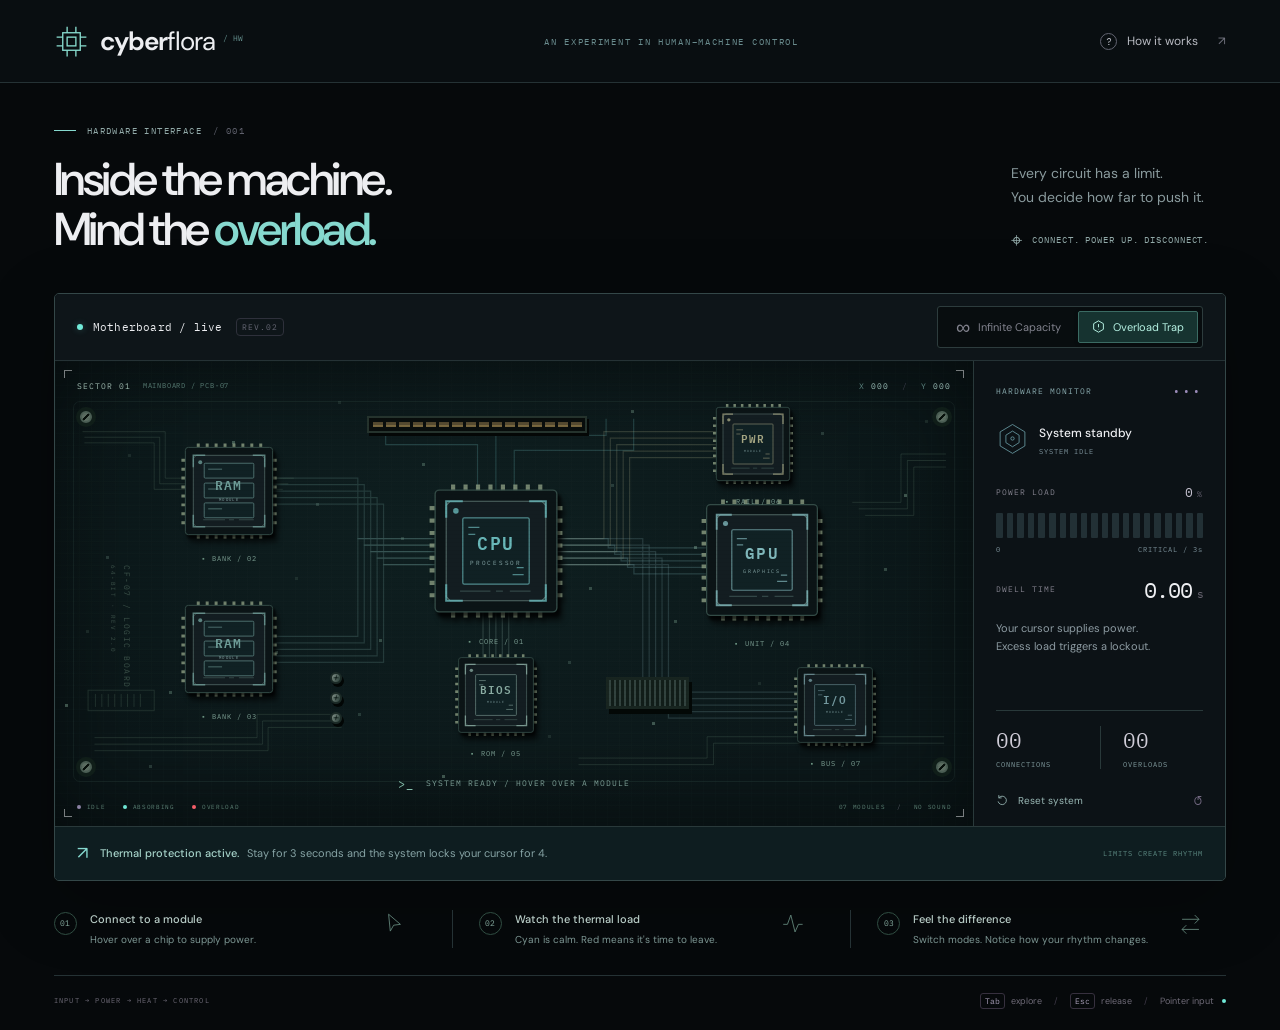
==== cyber-flora/index.html @ 0005db38 "Add Cyber Flora hardware interaction at /cyber-flora" ====
<!doctype html>
<html lang="en">
<head>
  <meta charset="UTF-8">
  <meta name="viewport" content="width=device-width, initial-scale=1">
  <meta name="theme-color" content="#090b0e">
  <meta name="description" content="Explore the inside of a computer. Power its chips with your cursor and disconnect before thermal overload.">
  <title>Cyber Flora — Inside the machine</title>
  <link rel="icon" href="data:image/svg+xml,%3Csvg xmlns='http://www.w3.org/2000/svg' viewBox='0 0 40 40'%3E%3Crect width='40' height='40' rx='5' fill='%23080d10'/%3E%3Cpath d='M10 10h20v20H10zM15 3v7m10-7v7M15 30v7m10-7v7M3 15h7m-7 10h7m20-10h7m-7 10h7' fill='none' stroke='%2371ead8' stroke-width='2'/%3E%3C/svg%3E">
  <link rel="stylesheet" href="style.css">
  <script type="module" src="app.mjs"></script>
</head>
<body>
  <div id="cursor" aria-hidden="true"><i></i><span></span></div>
  <header class="topbar">
    <a class="brand" href="./" aria-label="Cyber Flora home"><svg viewBox="0 0 40 40" aria-hidden="true"><g fill="none" stroke="currentColor" stroke-width="1.5"><rect x="10" y="10" width="20" height="20"/><rect x="15" y="15" width="10" height="10"/><path d="M15 3v7m10-7v7M15 30v7m10-7v7M3 15h7m-7 10h7m20-10h7m-7 10h7"/></g></svg><span>cyber<span class="brand-light">flora</span><span class="brand-star">/ HW</span></span></a>
    <span class="top-note mono">AN EXPERIMENT IN HUMAN–MACHINE CONTROL</span>
    <button id="help-button" class="text-button"><span class="help-icon">?</span> How it works <span class="arrow">↗</span></button>
  </header>

  <main>
    <section class="intro" aria-labelledby="page-title">
      <div><div class="eyebrow mono"><span class="mini-line"></span> HARDWARE INTERFACE <span class="muted">/ 001</span></div><h1 id="page-title">Inside the machine.<br>Mind the <span>overload.</span></h1></div>
      <div class="intro-right"><p>Every circuit has a limit.<br>You decide how far to push it.</p><span class="mono intro-hint"><span class="cross">⌖</span> CONNECT. POWER UP. DISCONNECT.</span></div>
    </section>

    <section class="workspace" aria-label="Interactive motherboard">
      <div class="workspace-bar"><div class="garden-title"><span class="status-light"></span><h2>Motherboard / live</h2><span class="version mono">REV.02</span></div><div class="mode-switch" role="group" aria-label="Power mode"><button id="infinite-mode" data-mode="infinite" aria-pressed="false"><span class="mode-icon">∞</span> Infinite Capacity</button><button id="trap-mode" data-mode="trap" aria-pressed="true"><svg viewBox="0 0 16 16" aria-hidden="true"><path d="m8 1 6 3.5v7L8 15l-6-3.5v-7Z"/><path d="M8 5v4m0 2v.5"/></svg> Overload Trap</button></div></div>
      <div class="garden-layout">
        <div id="garden" class="garden" aria-label="Seven hardware modules. Hover or use Tab to power each chip.">
          <div class="field-label mono"><span>SECTOR 01</span><span class="muted">MAINBOARD / PCB-07</span></div><div class="field-coordinate mono">X <span id="coord-x">000</span> <span class="coord-divider">/</span> Y <span id="coord-y">000</span></div>
          <svg class="root-network" viewBox="0 0 1000 500" preserveAspectRatio="none" aria-hidden="true"><defs><linearGradient id="stem-fade" x1="0" y1="0" x2="0" y2="1"><stop stop-color="#a69ac9" stop-opacity=".4"/><stop offset="1" stop-color="#777491" stop-opacity=".07"/></linearGradient></defs><g id="stems" fill="none" stroke="#659c9c" stroke-width="1"/></svg>
          <div class="ambient-particles" aria-hidden="true"></div><div class="board-hardware" aria-hidden="true"><span class="board-mark">CF-07 / LOGIC BOARD<br><small>64-BIT · REV 2.0</small></span><div class="expansion-slot"><i></i><i></i><i></i><i></i><i></i><i></i><i></i><i></i><i></i><i></i><i></i><i></i><i></i><i></i><i></i><i></i></div><div class="capacitors"><i></i><i></i><i></i></div><div class="heatsink"></div><i class="screw s1"></i><i class="screw s2"></i><i class="screw s3"></i><i class="screw s4"></i></div>
          <div id="nodes"></div>
          <div id="field-message" class="field-message"><span class="message-orbit">&gt;_</span><span>SYSTEM READY / HOVER OVER A MODULE</span></div>
          <div class="field-bottom mono"><span><i class="dot dim"></i> IDLE <i class="dot cyan"></i> ABSORBING <i class="dot red"></i> OVERLOAD</span><span class="specimen-count">07 MODULES <span class="muted">/</span> NO SOUND</span></div>
          <span class="corner corner-tl"></span><span class="corner corner-tr"></span><span class="corner corner-bl"></span><span class="corner corner-br"></span>
        </div>

        <aside class="monitor" aria-label="Live hardware readings">
          <div class="monitor-heading mono">HARDWARE MONITOR <span class="live-dots">•••</span></div>
          <div class="monitor-status"><span id="state-icon" class="state-icon"><svg viewBox="0 0 40 40" aria-hidden="true"><path d="M20 3 35 12v17L20 38 5 29V12Z"/><path d="m20 11 8 5v9l-8 5-8-5v-9Z"/><circle cx="20" cy="20" r="2"/></svg></span><div><span id="state-name" class="state-name">System standby</span><span id="state-detail" class="state-detail mono">SYSTEM IDLE</span></div></div>
          <div class="energy-section"><div class="label-row mono"><span>POWER LOAD</span><span id="energy-percent">0<span>%</span></span></div><div class="energy-meter" aria-hidden="true" id="energy-meter"></div><div class="meter-scale mono"><span>0</span><span id="meter-end">CRITICAL / 3s</span></div></div>
          <div class="timer-row"><span class="mono" id="timer-label">DWELL TIME</span><strong id="dwell-value">0.00<span>s</span></strong></div>
          <p class="monitor-note" id="monitor-note">Your cursor supplies power.<br>Excess load triggers a lockout.</p>
          <div class="session-stats"><div><strong id="feed-count">00</strong><span class="mono">CONNECTIONS</span></div><div><strong id="trap-count">00</strong><span class="mono">OVERLOADS</span></div></div>
          <button id="reset-button" class="reset-button"><svg viewBox="0 0 20 20" aria-hidden="true"><path d="M4 7a6 6 0 1 1-1 5M4 3v4h4"/></svg> Reset system <span class="mono">↺</span></button>
        </aside>
      </div>
      <div class="context-strip"><span class="context-icon">↗</span><p id="mode-description"><strong>Thermal protection active.</strong> Stay for 3 seconds and the system locks your cursor for 4.</p><span class="mode-label mono" id="mode-label">LIMITS CREATE RHYTHM</span></div>
    </section>

    <section class="guide" aria-label="How to interact"><div class="guide-item"><span class="step mono">01</span><div><h3>Connect to a module</h3><p>Hover over a chip to supply power.</p></div><svg viewBox="0 0 32 32" aria-hidden="true"><path d="m9 5 14 12-8 1-4 7Z"/></svg></div><div class="guide-item"><span class="step mono">02</span><div><h3>Watch the thermal load</h3><p>Cyan is calm. Red means it's time to leave.</p></div><svg viewBox="0 0 32 32" aria-hidden="true"><path d="M5 17h5l4-11 5 20 4-9h5"/></svg></div><div class="guide-item"><span class="step mono">03</span><div><h3>Feel the difference</h3><p>Switch modes. Notice how your rhythm changes.</p></div><svg viewBox="0 0 32 32" aria-hidden="true"><path d="M6 11h20m-5-5 5 5-5 5M26 23H6m5-5-5 5 5 5"/></svg></div></section>
    <footer><span class="mono">INPUT → POWER → HEAT → CONTROL</span><span><kbd>Tab</kbd> explore <span class="footer-separator">/</span> <kbd>Esc</kbd> release <span class="footer-separator">/</span> <span id="input-label">Pointer input</span><span class="footer-dot"></span></span></footer>
  </main>

  <dialog id="help-dialog"><button class="close-dialog" id="close-help" aria-label="Close instructions">×</button><div class="eyebrow mono">SYSTEM MANUAL / CYBER FLORA</div><h2>Every circuit<br>has a breaking point.</h2><p>Power a chip by hovering over it. With a keyboard, use <kbd>Tab</kbd> or <kbd>Shift + Tab</kbd> to focus a chip and supply power.</p><div class="help-modes"><div><span class="mono">01 / INFINITE CAPACITY</span><p>Stay as long as you like. The chip keeps glowing cyan, and you stay in control.</p></div><div><span class="mono">02 / OVERLOAD TRAP</span><p>At 3 continuous seconds, the chip overheats and locks the input bus. Your digital cursor and keyboard focus stay with it for 4 seconds, then it cools to gray. Move away and return to power it again.</p></div></div><p class="help-small">On touch screens, press and hold a chip. You can always press <kbd>Esc</kbd> to release early or use Reset system.</p><div class="experiment-note"><span class="mono">TRY IT TOGETHER</span><p>Ask a classmate to linger in both modes. Does the possibility of losing control make their attention more careful?</p></div><button id="start-button" class="primary-button">Enter the system <span>↗</span></button></dialog>
  <div class="sr-only" role="status" aria-live="polite" aria-atomic="true" id="announcement"></div>
</body>
</html>
---- cyber-flora/style.css ----
@import url('https://fonts.googleapis.com/css2?family=DM+Sans:wght@400;450;500;550;600;650;700&family=IBM+Plex+Mono:wght@400;450;500&display=swap');
:root{color-scheme:dark;--bg:#090b0e;--surface:#0c0e12;--border:#24262e;--text:#edeef1;--muted:#84858f;--lavender:#82ddd0;--cyan:#71ead8;--red:#fa606b;--mono:'IBM Plex Mono',monospace;--sans:'DM Sans',Arial,sans-serif}
*{box-sizing:border-box}body{margin:0;background:var(--bg);color:var(--text);font-family:var(--sans);font-size:14px;-webkit-font-smoothing:antialiased}button,a{-webkit-tap-highlight-color:transparent}button{font:inherit;color:inherit;cursor:pointer}button:focus-visible,a:focus-visible{outline:2px solid var(--lavender);outline-offset:5px}button{border:0}a{color:inherit;text-decoration:none}.mono{font-family:var(--mono);font-size:10px;font-weight:400;letter-spacing:1px}.muted{color:#5e606c}.topbar{height:83px;border-bottom:1px solid var(--border);display:flex;align-items:center;justify-content:space-between;padding:0 4.2%;gap:24px}.brand{display:flex;align-items:center;gap:11px;font-size:26px;font-weight:650;letter-spacing:-1px}.brand svg{height:35px;width:35px;color:var(--lavender)}.brand-light{font-weight:400}.brand-star{font-size:11px;vertical-align:top;display:inline-block;margin:4px 0 0 4px}.top-note{color:#72747f;font-size:9px;letter-spacing:1.7px}.text-button{background:none;display:flex;align-items:center;gap:10px;font-size:12px;color:#b9bbc3;padding:10px 0}.help-icon{font-family:var(--mono);display:grid;place-items:center;width:17px;height:17px;border:1px solid #626471;border-radius:50%;font-size:10px}.arrow{color:#737481;margin-left:10px}main{max-width:1640px;margin:auto;padding:0 4.2%}.intro{display:flex;justify-content:space-between;align-items:center;padding:42px 0 38px;gap:30px}.eyebrow{color:#95939f;display:flex;align-items:center;gap:11px;font-size:9px;letter-spacing:1.4px}.mini-line{width:22px;height:1px;background:var(--lavender)}h1{font-size:clamp(36px,3.6vw,55px);line-height:1.08;letter-spacing:-2px;font-weight:500;margin:19px 0 0}h1>span{color:var(--lavender)}.intro-right{align-self:flex-end;padding:0 17px 5px 0}.intro-right p{color:#9596a0;font-size:14px;line-height:1.7;margin:0 0 20px}.intro-hint{font-size:9px;letter-spacing:.9px;color:#b1a7c9;display:flex;align-items:center;gap:9px}.cross{font-size:20px;line-height:1}.workspace{border:1px solid #2a2b34;border-radius:12px;overflow:hidden;background:var(--surface)}.workspace-bar{min-height:67px;display:flex;align-items:center;justify-content:space-between;padding:12px 22px;border-bottom:1px solid var(--border);gap:18px}.garden-title{display:flex;align-items:center;gap:10px}.garden-title h2{font-size:13px;font-weight:500;margin:0}.status-light{width:6px;height:6px;border-radius:50%;background:var(--cyan);box-shadow:0 0 7px #71ead84a}.version{color:#676875;font-size:8px;border:1px solid #2e303b;border-radius:4px;padding:3px 5px;margin-left:4px}.mode-switch{display:flex;padding:4px;background:#08090d;border:1px solid #242630;border-radius:7px;gap:3px}.mode-switch button{display:flex;align-items:center;justify-content:center;gap:8px;background:none;color:#82838e;padding:8px 13px;font-size:11px;border-radius:4px;transition:background .2s,color .2s;border:1px solid transparent}.mode-switch button[aria-pressed=true]{background:#272231;color:#d6c8fb;border-color:#4c405f;box-shadow:0 1px 4px #0003}.mode-switch button:hover{color:#eee}.mode-icon{font-size:20px;line-height:10px;font-family:Arial}.mode-switch svg{height:13px;width:13px;fill:none;stroke:currentColor;stroke-width:1.2}.garden-layout{display:grid;grid-template-columns:minmax(0,1fr) 252px}.garden{height:428px;position:relative;overflow:hidden;background-color:#090b10;background-image:radial-gradient(ellipse at 45% 75%,#39304e18,transparent 65%),radial-gradient(#70728322 .65px,transparent .65px);background-size:auto,22px 22px;isolation:isolate}.field-label{position:absolute;left:22px;top:20px;font-size:8px;display:flex;gap:12px;color:#8b899b;z-index:1}.field-label .muted{font-size:7px;letter-spacing:.8px}.field-coordinate{position:absolute;right:22px;top:20px;font-size:8px;color:#686c7b}.field-coordinate span:not(.coord-divider){color:#a3a5b4}.coord-divider{padding:0 7px;color:#393c49}.root-network{position:absolute;inset:0;width:100%;height:100%;pointer-events:none}.ambient-particles{position:absolute;inset:0;pointer-events:none}.ambient-particles i{position:absolute;width:2px;height:2px;background:#a79dc9;border-radius:50%;opacity:.25;box-shadow:0 0 4px currentColor}.node{--node-color:#988bbd;--energy:0;position:absolute;width:130px;height:130px;transform:translate(-50%,-50%);background:transparent;padding:8px;color:var(--node-color);border-radius:50%;touch-action:none;z-index:2;cursor:none}.chip{width:100%;height:100%;overflow:visible;filter:drop-shadow(0 0 4px color-mix(in srgb,var(--node-color) 20%,transparent));transition:filter .25s;stroke:currentColor;fill:none;stroke-width:.8}.chip .outer{opacity:.8}.chip .inner{opacity:.5}.chip .core{fill:var(--node-color);stroke:none;opacity:.8}.chip .guide-ring{stroke-dasharray:1 7;opacity:.28;stroke-width:1}.node-label{position:absolute;left:50%;top:100%;transform:translateX(-50%);font-family:var(--mono);font-size:8px;letter-spacing:1.2px;color:#6c697e;white-space:nowrap;transition:color .2s}.node-label:before{content:'+';margin-right:6px;color:#4f4a63}.node:focus-visible{outline:none}.node:focus-visible:after{content:'';position:absolute;inset:-3px;border:1px dashed #82ddd08a;border-radius:50%}.node.absorbing{z-index:3}.node.absorbing .chip{filter:drop-shadow(0 0 calc(5px + var(--energy)*16px) color-mix(in srgb,var(--node-color) 65%,transparent));stroke-width:1.2}.node.absorbing .outer{opacity:1}.node.absorbing .inner{opacity:.85}.node.absorbing .node-label{color:var(--node-color)}.node.absorbing .node-label:before{color:var(--node-color)}.node .aura{position:absolute;inset:17%;background:var(--node-color);opacity:calc(var(--energy)*.09);border-radius:50%;filter:blur(15px);pointer-events:none;box-shadow:0 0 calc(8px + var(--energy)*28px) var(--node-color);transition:opacity .2s}.node.overload .chip{transform:scale(.8);filter:drop-shadow(0 0 13px #ff405d88);stroke-width:1.9;transition:none}.node.overload .node-label{color:var(--red)}.node.overload .outer{opacity:1}.node.overload .core{r:7}.node.released .chip{opacity:.36}.node.released .node-label{color:#626571}.field-message{position:absolute;bottom:62px;left:50%;transform:translateX(-50%);display:flex;align-items:center;gap:8px;color:#747482;font-size:11px;white-space:nowrap}.message-orbit{font-size:20px;color:#6eadb0}.garden.trapped{background-image:radial-gradient(ellipse at 45% 45%,#fa606b0c,transparent 70%),radial-gradient(#70728322 .65px,transparent .65px)}.garden.trapped .field-message,.garden.trapped .message-orbit{color:var(--red)}.field-bottom{position:absolute;bottom:18px;left:22px;right:22px;display:flex;align-items:center;justify-content:space-between;font-size:7px;letter-spacing:.7px;color:#686b7a}.field-bottom>span:first-child{display:flex;align-items:center;gap:6px}.dot{width:4px;height:4px;display:inline-block;border-radius:50%;margin-left:11px}.dot:first-child{margin-left:0}.dot.dim{background:#8e85a7}.dot.cyan{background:var(--cyan)}.dot.red{background:var(--red)}.specimen-count .muted{margin:0 7px}.corner{position:absolute;width:8px;height:8px;opacity:.5;pointer-events:none;border-color:#777184}.corner-tl{top:9px;left:9px;border-top:1px solid;border-left:1px solid}.corner-tr{top:9px;right:9px;border-top:1px solid;border-right:1px solid}.corner-bl{bottom:9px;left:9px;border-bottom:1px solid;border-left:1px solid}.corner-br{bottom:9px;right:9px;border-bottom:1px solid;border-right:1px solid}.monitor{border-left:1px solid var(--border);padding:23px 22px 17px;background:#101116;display:flex;flex-direction:column}.monitor-heading{font-size:8px;color:#878793;display:flex;align-items:center;justify-content:space-between}.live-dots{color:#9b8cb9;letter-spacing:3px;font-size:11px}.monitor-status{display:flex;align-items:center;gap:10px;padding:24px 0 25px;min-height:84px}.state-icon{color:#a093bc;width:33px;flex-shrink:0}.state-icon svg{width:33px;height:33px;fill:none;stroke:currentColor;stroke-width:.9}.state-name{display:block;font-size:12px;font-weight:500;white-space:nowrap}.state-detail{display:block;color:#75717f;font-size:7px;margin-top:6px;letter-spacing:1px}.label-row{display:flex;align-items:center;justify-content:space-between;font-size:8px;color:#85838f}.label-row>span:last-child{font-size:13px;color:#c5c1cf}.label-row>span:last-child>span{font-size:8px;margin-left:3px;color:#696474}.energy-meter{height:25px;display:flex;gap:4px;margin-top:12px}.energy-meter i{flex:1;background:#25232f;border-radius:1px;transition:background .1s}.energy-meter i.filled{background:var(--meter-color,var(--cyan));box-shadow:0 0 6px color-mix(in srgb,var(--meter-color,var(--cyan)) 20%,transparent)}.meter-scale{display:flex;justify-content:space-between;color:#63616f;font-size:7px;margin-top:7px}.timer-row{display:flex;justify-content:space-between;align-items:center;margin:21px 0 0}.timer-row>.mono{font-size:8px;color:#85838f}.timer-row strong{font-family:var(--mono);font-size:22px;font-weight:400;letter-spacing:-1px}.timer-row strong span{font-size:11px;color:#686571;margin-left:5px}.monitor-note{color:#8b8796;font-size:11px;line-height:1.65;margin:15px 0 20px}.session-stats{margin-top:auto;display:grid;grid-template-columns:1fr 1fr;border-top:1px solid #282630;padding-top:15px}.session-stats>div{display:flex;flex-direction:column;gap:6px}.session-stats>div+div{padding-left:22px;border-left:1px solid #282630}.session-stats strong{font-family:var(--mono);font-size:21px;font-weight:400;color:#cfccd7}.session-stats .mono{font-size:7px;color:#767080}.reset-button{display:flex;align-items:center;gap:8px;background:none;color:#a6a1ae;font-size:10px;width:100%;padding:0;margin-top:23px}.reset-button:hover{color:#e2d8f4}.reset-button svg{width:14px;height:14px;fill:none;stroke:currentColor;stroke-width:1.2}.reset-button>span{margin-left:auto;color:#746a83;font-size:13px}.context-strip{display:flex;align-items:center;gap:12px;min-height:54px;border-top:1px solid var(--border);padding:12px 22px;background:#131119}.context-icon{color:var(--lavender);font-size:18px}.context-strip p{margin:0;font-size:11px;color:#8d879b;line-height:1.7}.context-strip strong{font-weight:500;color:#cbc1dc;margin-right:5px}.mode-label{margin-left:auto;color:#71677f;font-size:7px;white-space:nowrap}.guide{display:grid;grid-template-columns:repeat(3,1fr);padding:29px 0 27px;border-bottom:1px solid var(--border);gap:22px}.guide-item{display:flex;align-items:flex-start;gap:13px}.step{font-size:8px;color:#81778f;border:1px solid #32303b;border-radius:50%;height:23px;width:23px;display:grid;place-items:center;letter-spacing:0;flex-shrink:0;margin-top:2px}.guide h3{font-size:11px;font-weight:500;margin:2px 0 6px;color:#c5c2cc}.guide p{font-size:10px;margin:0;color:#77747e;line-height:1.6}.guide svg{fill:none;stroke:#686171;stroke-width:1;width:27px;height:27px;margin-left:auto;margin-right:22px;flex-shrink:0}.guide-item+.guide-item{border-left:1px solid #28242e;padding-left:26px}footer{display:flex;justify-content:space-between;padding:19px 0 23px;color:#6f6b78;font-size:9px;align-items:center;gap:15px}footer>.mono{font-size:7px;letter-spacing:1.2px}kbd{font:8px var(--mono);border:1px solid #36303e;border-radius:3px;padding:2px 4px;color:#aaa0ba;margin-right:4px}.footer-separator{color:#3f3a48;margin:0 10px}.footer-dot{display:inline-block;width:4px;height:4px;border-radius:50%;background:var(--cyan);margin:0 0 1px 8px}#cursor{display:none;position:fixed;left:0;top:0;width:22px;height:22px;pointer-events:none;z-index:1000;transform:translate(-50%,-50%);color:#e0d3ff;filter:drop-shadow(0 0 4px #82ddd04d)}#cursor:before,#cursor:after{content:'';position:absolute;background:currentColor}#cursor:before{height:1px;width:22px;top:10.5px;left:0}#cursor:after{width:1px;height:22px;top:0;left:10.5px}#cursor i{position:absolute;inset:6px;background:#0c0e12;border:1px solid currentColor;border-radius:50%;z-index:1}#cursor.locked{color:var(--red);width:30px;height:30px;border:1px solid currentColor;box-shadow:0 0 16px #fa606b44}#cursor.locked:before{width:38px;left:-5px;top:14px}#cursor.locked:after{height:38px;top:-5px;left:14px}#cursor.locked i{inset:10px;background:#fa606b}#cursor.locked>span{position:absolute;top:38px;left:50%;transform:translateX(-50%);font:8px var(--mono);letter-spacing:1px;white-space:nowrap}.pointer-active,.pointer-active *{cursor:none!important}.pointer-active #cursor{display:block}.keyboard-input #cursor{display:none}.keyboard-input #cursor.locked{display:block}.sr-only{position:absolute!important;width:1px;height:1px;padding:0;margin:-1px;overflow:hidden;clip:rect(0,0,0,0);white-space:nowrap;border:0}dialog{color:var(--text);width:min(530px,calc(100% - 32px));padding:38px;background:#121118;border:1px solid #46404f;border-radius:16px;max-height:90vh;overflow:auto;box-shadow:0 30px 140px #0009}dialog::backdrop{background:#030409c9;backdrop-filter:blur(7px)}.close-dialog{position:absolute;right:18px;top:12px;font-size:25px;background:none;color:#8f879b}.close-dialog:hover{color:white}dialog .eyebrow{font-size:8px}dialog h2{font-size:31px;line-height:1.15;font-weight:500;letter-spacing:-1px;margin:21px 0}dialog p{font-size:12px;color:#a8a1b4;line-height:1.8}.help-modes{display:grid;gap:15px;margin:24px 0}.help-modes>div{padding-left:14px;border-left:2px solid #7d6a9e}.help-modes .mono{font-size:9px;color:#c7b3e6}.help-modes p{margin:7px 0 0}.help-small{font-size:11px!important}.experiment-note{padding:18px;background:#1c1825;border:1px solid #30273d;border-radius:6px;margin:22px 0}.experiment-note .mono{color:#bba4df;font-size:8px}.experiment-note p{margin:7px 0 0}.primary-button{width:100%;display:flex;justify-content:space-between;background:#82ddd0;color:#181220;padding:14px 17px;border-radius:6px;font-size:12px;font-weight:600}.primary-button:hover{background:#d7c8ff}
@media(min-width:1500px){.garden{height:490px}.node{width:150px;height:150px}.intro{padding-top:52px;padding-bottom:46px}.monitor{padding-top:28px;padding-bottom:25px}.monitor-status{padding-top:32px;padding-bottom:32px}.monitor-note{margin-bottom:35px}}
@media(max-width:1100px){.top-note{display:none}.garden-layout{grid-template-columns:minmax(0,1fr) 224px}.node{width:112px;height:112px}.monitor{padding:22px 17px 17px}.mode-label{display:none}.field-label .muted{display:none}.specimen-count{display:none}.guide svg{display:none}.guide-item+.guide-item{padding-left:18px}.intro-right{padding-right:0}.intro-right p{font-size:12px}.intro-hint{font-size:7px}.field-message{font-size:10px}.state-name{font-size:11px}}
@media(max-width:760px){.topbar{height:68px;padding:0 5%}.brand{font-size:24px}.brand svg{height:29px;width:29px}.text-button{font-size:11px}.arrow{display:none}main{padding:0 5%}.intro{padding:31px 0 26px;align-items:flex-start;gap:16px}.intro-right{display:none}h1{font-size:43px}.eyebrow{font-size:8px}.workspace-bar{padding:14px;flex-direction:column;align-items:stretch;gap:14px}.garden-title{justify-content:flex-start}.version{margin-left:auto}.mode-switch{width:100%}.mode-switch button{width:50%;font-size:10px;padding:9px 6px}.garden-layout{grid-template-columns:1fr}.garden{height:430px}.monitor{border-left:0;border-top:1px solid var(--border);display:grid;grid-template-columns:1fr 1fr;gap:0 25px;padding:20px}.monitor-heading{grid-column:1 / -1;margin-bottom:4px}.monitor-status{padding:15px 0;min-height:70px;grid-column:1}.energy-section{grid-column:2;grid-row:2;padding-top:13px}.timer-row{grid-column:1;margin:0 0 9px}.monitor-note{grid-column:2;grid-row:3 / 5;font-size:10px;margin:2px 0 0}.session-stats{grid-column:1 / -1;margin-top:10px;grid-template-columns:1fr 1fr;padding-top:14px}.session-stats>div{flex-direction:row;align-items:center;gap:10px}.session-stats>div+div{padding-left:23px}.session-stats strong{font-size:18px}.reset-button{grid-column:1 / -1;margin-top:19px}.context-strip{align-items:flex-start;padding:13px 17px;gap:10px}.context-strip p{font-size:10px}.context-strip strong{display:block}.context-icon{margin-top:1px}.guide{grid-template-columns:1fr;gap:19px;padding:25px 0}.guide-item+.guide-item{padding-left:0;border-left:0}.guide svg{display:block;margin:0 10px 0 auto}.guide h3{font-size:12px}.guide p{font-size:11px}.guide-item{gap:14px}.step{width:25px;height:25px}footer{flex-direction:column;align-items:flex-start;padding:19px 0 24px;gap:15px}.field-coordinate{font-size:7px}.node{width:108px;height:108px}.node-label{font-size:7px}.field-message{bottom:55px;font-size:9px}.field-bottom{font-size:6px}.field-label{font-size:7px}.field-message{max-width:90%;white-space:normal;text-align:center;line-height:1.7}.message-orbit{display:none}dialog{padding:28px}dialog h2{font-size:28px}}
@media(prefers-reduced-motion:reduce){*,*:before,*:after{transition:none!important;animation:none!important;scroll-behavior:auto!important}}

/* Hardware revision: etched PCB, socketed processors and copper buses. */
:root{--bg:#06090b;--surface:#0b1013;--border:#253235;--lavender:#86d9cf;--cyan:#71ead8}
.topbar{background:#090e11}.top-note{color:#6a8c8e}.brand svg{color:#8adfd1}.brand-star{font:8px var(--mono);letter-spacing:0;margin:9px 0 0 8px;color:#65908e}.intro h1{font-weight:550;letter-spacing:-2.5px}.intro-right p{color:#8a9b9e}.intro-hint,.eyebrow{color:#92aaa9}.workspace{border-radius:5px;border-color:#344748;box-shadow:0 20px 70px #0004}.workspace-bar{background:#0e1519}.garden-title h2{font:11px var(--mono);letter-spacing:.2px}.mode-switch{border-radius:3px;background:#080d0f;border-color:#2d3c3d}.mode-switch button{border-radius:2px}.mode-switch button[aria-pressed=true]{background:#163330;border-color:#3b6b63;color:#b6f2e3}.garden{height:465px;background-color:#0b1719;background-image:linear-gradient(90deg,#628e7a05 1px,transparent 1px),linear-gradient(#628e7a05 1px,transparent 1px),radial-gradient(ellipse at 46% 40%,#24514c24,transparent 70%);background-size:12px 12px,12px 12px,auto;box-shadow:inset 0 0 90px #0008}.garden:before{content:'';position:absolute;inset:40px 18px 44px;border:1px solid #55766c22;border-radius:7px;pointer-events:none}.garden:after{content:'';position:absolute;inset:0;background:repeating-linear-gradient(0deg,transparent,transparent 3px,#0000000b 3px,#0000000b 4px);pointer-events:none;z-index:5}.field-label{color:#9eb9af}.field-label .muted{color:#587c74}.field-coordinate{color:#5d8580}.field-coordinate span:not(.coord-divider){color:#a3c6bf}.root-network{opacity:1}.trace-bundle{fill:none;stroke-width:1.3;opacity:.24;transition:stroke .18s,opacity .18s}.board-etch{stroke:#72977d;opacity:.22;stroke-width:1}.board-hardware{position:absolute;inset:0;pointer-events:none;color:#6f8e7b}.board-mark{position:absolute;left:5.5%;top:44%;font:8px var(--mono);line-height:1.8;letter-spacing:1.5px;writing-mode:vertical-rl;opacity:.48}.board-mark small{font-size:6px}.expansion-slot{position:absolute;left:34%;top:12%;display:flex;gap:3px;padding:4px;border:2px solid #25332d;background:#080d0c;box-shadow:2px 3px 0 #040706;transform:rotate(0);width:24%;height:17px}.expansion-slot i{flex:1;background:#897448;opacity:.6;border-bottom:2px solid #c4a561}.capacitors{position:absolute;left:30%;top:67%;display:flex;flex-direction:column;gap:8px}.capacitors i{width:12px;height:12px;background:linear-gradient(120deg,#83928a,#273c36);border-radius:50%;border:2px solid #1c2b27;box-shadow:2px 3px 0 #020605}.capacitors i:after{content:'+';display:block;line-height:7px;text-align:center;color:#12201c;font-size:11px}.heatsink{position:absolute;left:60%;top:68%;width:9%;height:32px;background:repeating-linear-gradient(90deg,#32433f 0,#32433f 2px,#111d19 2px,#111d19 5px);border:3px solid #182520;box-shadow:3px 5px 0 #030806}.screw{position:absolute;width:12px;height:12px;border:2px solid #4b5e54;border-radius:50%;box-shadow:0 0 0 4px #101e19;background:linear-gradient(135deg,transparent 42%,#07100b 43%,#07100b 57%,transparent 58%),#5b6c61}.s1{left:25px;top:50px}.s2{right:25px;top:50px}.s3{left:25px;bottom:53px}.s4{right:25px;bottom:53px}.ambient-particles i{border-radius:0;background:#90b9a3;width:3px;height:3px;box-shadow:none}.node{border-radius:4px;padding:0}.chip{stroke-width:.9;filter:drop-shadow(3px 5px 2px #0009)}.chip .socket{fill:#0b1416;stroke:#334b46;stroke-width:1;filter:drop-shadow(2px 3px 1px #000a)}.chip .package{fill:#131d21;stroke:#526966;stroke-width:.8}.chip .pins{stroke:#8d9e83;stroke-width:3;opacity:.8}.chip .inner{fill:#102326;stroke:currentColor;opacity:.7}.chip .outer{stroke-width:1.5;opacity:.8}.chip-name{font:600 13px var(--mono);fill:currentColor;stroke:none;letter-spacing:1px}.chip-sub{font:4px var(--mono);fill:#87a7a8;stroke:none;letter-spacing:1.3px}.chip .etch{stroke:#53716c;stroke-width:1;opacity:.5}.node-label{top:calc(100% + 3px);color:#7c9e92;font-size:7px;letter-spacing:1px}.node-label:before{content:'▪';color:#6a9280}.node .aura{border-radius:2px;inset:20%;filter:blur(13px);z-index:-1}.node.absorbing .chip{filter:drop-shadow(0 0 calc(3px + var(--energy)*12px) color-mix(in srgb,var(--node-color) 40%,transparent))}.node.absorbing .chip .pins{stroke:var(--node-color);opacity:1}.node.absorbing .chip .inner{fill:color-mix(in srgb,var(--node-color) 9%,#0b1416);opacity:1}.node.overload .chip{transform:scale(.93);filter:drop-shadow(0 0 16px #ff405d70)}.node.overload .chip .package{fill:#310f16;stroke:#fa606b}.node.overload .chip .pins{stroke:#fa606b}.node.overload .chip .core{r:3}.node:focus-visible:after{border-radius:3px;inset:4px}.field-message{bottom:35px;font:8px var(--mono);letter-spacing:1px;color:#7d9f96;gap:12px}.message-orbit{font:12px var(--mono);color:#86c1ad}.field-bottom{bottom:15px;color:#5d8275;font-size:6px}.monitor{background:#0c1216;border-color:#29393a}.monitor-heading{color:#8aabaf}.state-detail,.meter-scale{color:#7d929b}.state-icon{color:#83c3c4}.energy-meter i{background:#223035}.monitor-note{color:#8d9ba2}.session-stats,.session-stats>div+div{border-color:#29393a}.session-stats .mono{color:#829c9f}.reset-button{color:#9ab8b5}.context-strip{background:#0e1d20;border-color:#29393a}.context-strip strong{color:#a6d3c9}.context-strip p{color:#86a3a4}.mode-label{color:#5e8b83}.guide-item+.guide-item,footer,.guide{border-color:#253235}.guide h3{color:#bbcfc9}.guide p{color:#7d9693}.guide svg{stroke:#688c80}.step{color:#85aa9e;border-color:#304d42}.footer-dot{background:#71ead8}dialog{background:#0e181c;border-color:#345653;border-radius:5px}.experiment-note{background:#142526;border-color:#2c4741}.experiment-note .mono,.help-modes .mono{color:#9cd5c5}.help-modes>div{border-color:#4d8176}.primary-button{background:#89dcca;color:#091c19;border-radius:3px}.primary-button:hover{background:#b2f5e5}#cursor{color:#9de8df;filter:drop-shadow(0 0 3px #82ddd040)}#cursor i{border-radius:0;background:#0b1518}
@media(min-width:1500px){.garden{height:510px}}
@media(max-width:1100px){.board-mark{left:5%;font-size:6px}.board-mark small{font-size:5px}.expansion-slot{top:11%;height:12px}.node-label{font-size:6px}}
@media(max-width:760px){.garden{height:490px}.intro h1{font-size:clamp(32px,7vw,43px)}.board-mark{left:6%;top:72%;writing-mode:horizontal-tb;font-size:6px}.board-mark small{font-size:5px}.expansion-slot{left:36%;top:15%;width:28%;height:14px}.capacitors{left:11%;top:38%;gap:7px;flex-direction:row}.capacitors i{width:10px;height:10px}.heatsink{left:34%;top:57%;width:30%;height:19px}.field-message{bottom:35px;font-size:6px;letter-spacing:.6px;white-space:normal}.node-label{font-size:6px;letter-spacing:.4px;top:98%}.chip-name{font-size:13px}.field-bottom{font-size:6px}.screw{width:9px;height:9px}.s1,.s3{left:19px}.s2,.s4{right:19px}.s1,.s2{top:47px}.s3,.s4{bottom:49px}}
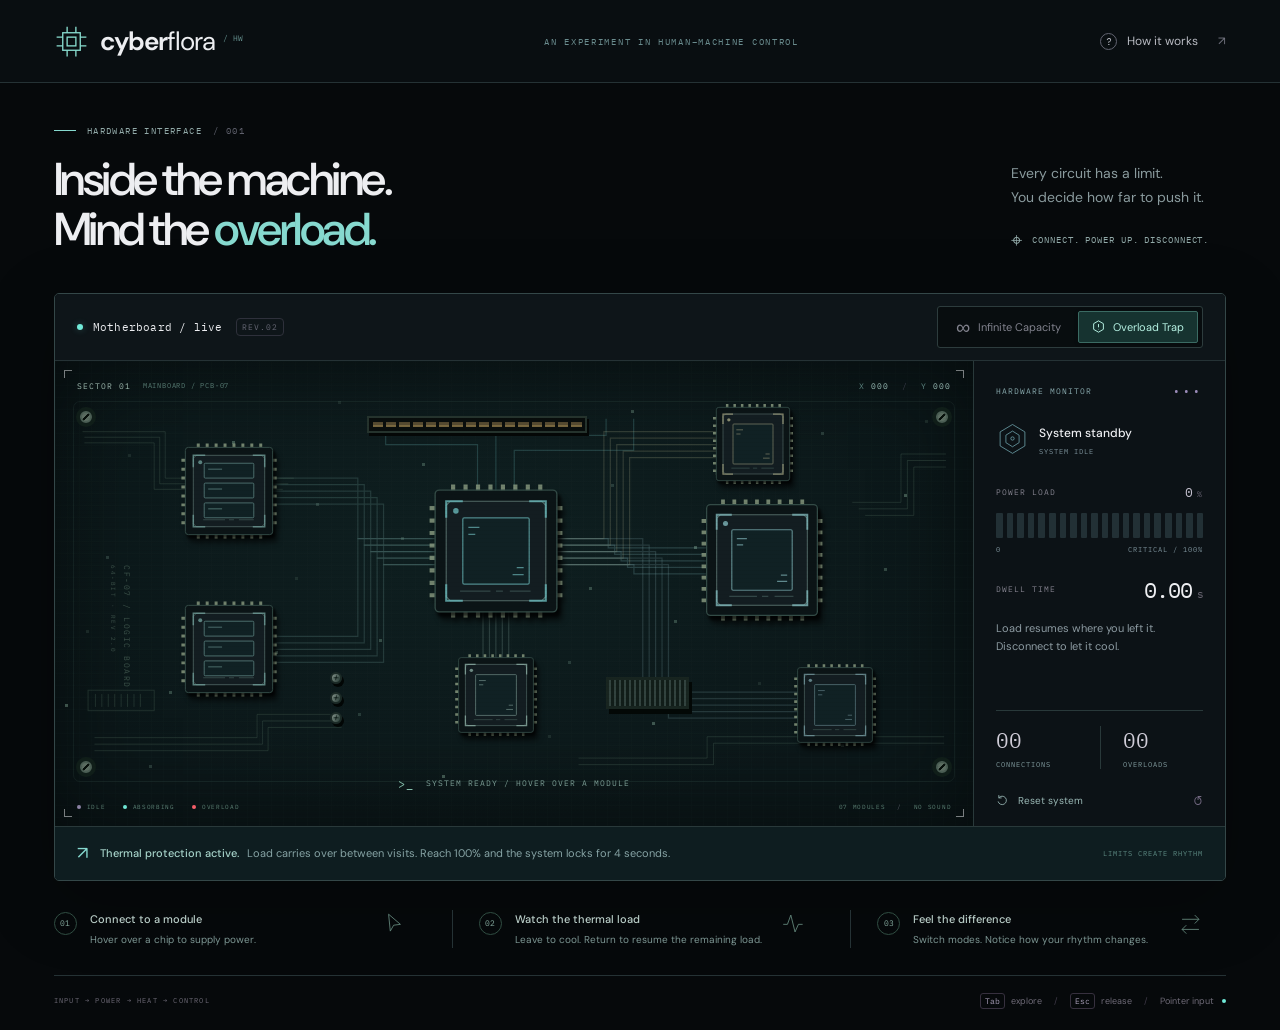
==== commit 08e7b489: "Preserve residual chip load, cool while away, and remove chip labels" ====
--- a/cyber-flora/index.html
+++ b/cyber-flora/index.html
@@ -40,21 +40,21 @@
         <aside class="monitor" aria-label="Live hardware readings">
           <div class="monitor-heading mono">HARDWARE MONITOR <span class="live-dots">•••</span></div>
           <div class="monitor-status"><span id="state-icon" class="state-icon"><svg viewBox="0 0 40 40" aria-hidden="true"><path d="M20 3 35 12v17L20 38 5 29V12Z"/><path d="m20 11 8 5v9l-8 5-8-5v-9Z"/><circle cx="20" cy="20" r="2"/></svg></span><div><span id="state-name" class="state-name">System standby</span><span id="state-detail" class="state-detail mono">SYSTEM IDLE</span></div></div>
-          <div class="energy-section"><div class="label-row mono"><span>POWER LOAD</span><span id="energy-percent">0<span>%</span></span></div><div class="energy-meter" aria-hidden="true" id="energy-meter"></div><div class="meter-scale mono"><span>0</span><span id="meter-end">CRITICAL / 3s</span></div></div>
+          <div class="energy-section"><div class="label-row mono"><span>POWER LOAD</span><span id="energy-percent">0<span>%</span></span></div><div class="energy-meter" aria-hidden="true" id="energy-meter"></div><div class="meter-scale mono"><span>0</span><span id="meter-end">CRITICAL / 100%</span></div></div>
           <div class="timer-row"><span class="mono" id="timer-label">DWELL TIME</span><strong id="dwell-value">0.00<span>s</span></strong></div>
-          <p class="monitor-note" id="monitor-note">Your cursor supplies power.<br>Excess load triggers a lockout.</p>
+          <p class="monitor-note" id="monitor-note">Load resumes where you left it.<br>Disconnect to let it cool.</p>
           <div class="session-stats"><div><strong id="feed-count">00</strong><span class="mono">CONNECTIONS</span></div><div><strong id="trap-count">00</strong><span class="mono">OVERLOADS</span></div></div>
           <button id="reset-button" class="reset-button"><svg viewBox="0 0 20 20" aria-hidden="true"><path d="M4 7a6 6 0 1 1-1 5M4 3v4h4"/></svg> Reset system <span class="mono">↺</span></button>
         </aside>
       </div>
-      <div class="context-strip"><span class="context-icon">↗</span><p id="mode-description"><strong>Thermal protection active.</strong> Stay for 3 seconds and the system locks your cursor for 4.</p><span class="mode-label mono" id="mode-label">LIMITS CREATE RHYTHM</span></div>
+      <div class="context-strip"><span class="context-icon">↗</span><p id="mode-description"><strong>Thermal protection active.</strong> Load carries over between visits. Reach 100% and the system locks for 4 seconds.</p><span class="mode-label mono" id="mode-label">LIMITS CREATE RHYTHM</span></div>
     </section>
 
-    <section class="guide" aria-label="How to interact"><div class="guide-item"><span class="step mono">01</span><div><h3>Connect to a module</h3><p>Hover over a chip to supply power.</p></div><svg viewBox="0 0 32 32" aria-hidden="true"><path d="m9 5 14 12-8 1-4 7Z"/></svg></div><div class="guide-item"><span class="step mono">02</span><div><h3>Watch the thermal load</h3><p>Cyan is calm. Red means it's time to leave.</p></div><svg viewBox="0 0 32 32" aria-hidden="true"><path d="M5 17h5l4-11 5 20 4-9h5"/></svg></div><div class="guide-item"><span class="step mono">03</span><div><h3>Feel the difference</h3><p>Switch modes. Notice how your rhythm changes.</p></div><svg viewBox="0 0 32 32" aria-hidden="true"><path d="M6 11h20m-5-5 5 5-5 5M26 23H6m5-5-5 5 5 5"/></svg></div></section>
+    <section class="guide" aria-label="How to interact"><div class="guide-item"><span class="step mono">01</span><div><h3>Connect to a module</h3><p>Hover over a chip to supply power.</p></div><svg viewBox="0 0 32 32" aria-hidden="true"><path d="m9 5 14 12-8 1-4 7Z"/></svg></div><div class="guide-item"><span class="step mono">02</span><div><h3>Watch the thermal load</h3><p>Leave to cool. Return to resume the remaining load.</p></div><svg viewBox="0 0 32 32" aria-hidden="true"><path d="M5 17h5l4-11 5 20 4-9h5"/></svg></div><div class="guide-item"><span class="step mono">03</span><div><h3>Feel the difference</h3><p>Switch modes. Notice how your rhythm changes.</p></div><svg viewBox="0 0 32 32" aria-hidden="true"><path d="M6 11h20m-5-5 5 5-5 5M26 23H6m5-5-5 5 5 5"/></svg></div></section>
     <footer><span class="mono">INPUT → POWER → HEAT → CONTROL</span><span><kbd>Tab</kbd> explore <span class="footer-separator">/</span> <kbd>Esc</kbd> release <span class="footer-separator">/</span> <span id="input-label">Pointer input</span><span class="footer-dot"></span></span></footer>
   </main>
 
-  <dialog id="help-dialog"><button class="close-dialog" id="close-help" aria-label="Close instructions">×</button><div class="eyebrow mono">SYSTEM MANUAL / CYBER FLORA</div><h2>Every circuit<br>has a breaking point.</h2><p>Power a chip by hovering over it. With a keyboard, use <kbd>Tab</kbd> or <kbd>Shift + Tab</kbd> to focus a chip and supply power.</p><div class="help-modes"><div><span class="mono">01 / INFINITE CAPACITY</span><p>Stay as long as you like. The chip keeps glowing cyan, and you stay in control.</p></div><div><span class="mono">02 / OVERLOAD TRAP</span><p>At 3 continuous seconds, the chip overheats and locks the input bus. Your digital cursor and keyboard focus stay with it for 4 seconds, then it cools to gray. Move away and return to power it again.</p></div></div><p class="help-small">On touch screens, press and hold a chip. You can always press <kbd>Esc</kbd> to release early or use Reset system.</p><div class="experiment-note"><span class="mono">TRY IT TOGETHER</span><p>Ask a classmate to linger in both modes. Does the possibility of losing control make their attention more careful?</p></div><button id="start-button" class="primary-button">Enter the system <span>↗</span></button></dialog>
+  <dialog id="help-dialog"><button class="close-dialog" id="close-help" aria-label="Close instructions">×</button><div class="eyebrow mono">SYSTEM MANUAL / CYBER FLORA</div><h2>Every circuit<br>has a breaking point.</h2><p>Power a chip by hovering over it. With a keyboard, use <kbd>Tab</kbd> or <kbd>Shift + Tab</kbd> to focus a chip and supply power.</p><div class="help-modes"><div><span class="mono">01 / INFINITE CAPACITY</span><p>Stay as long as you like. The chip keeps glowing cyan, and you stay in control.</p></div><div><span class="mono">02 / OVERLOAD TRAP</span><p>From cold, a chip takes 3 seconds to reach 100% load. Leaving preserves its current load, which then falls by about 17 percentage points per second while you are away. Returning continues from the remaining load. At 100%, your cursor and focus lock for 4 seconds; after the lock, the chip resets to zero and turns gray. Move away and return to power it again.</p></div></div><p class="help-small">On touch screens, press and hold a chip. You can always press <kbd>Esc</kbd> to release early or use Reset system.</p><div class="experiment-note"><span class="mono">TRY IT TOGETHER</span><p>Ask a classmate to linger in both modes. Does the possibility of losing control make their attention more careful?</p></div><button id="start-button" class="primary-button">Enter the system <span>↗</span></button></dialog>
   <div class="sr-only" role="status" aria-live="polite" aria-atomic="true" id="announcement"></div>
 </body>
 </html>
--- a/cyber-flora/style.css
+++ b/cyber-flora/style.css
@@ -12,3 +12,8 @@
 @media(min-width:1500px){.garden{height:510px}}
 @media(max-width:1100px){.board-mark{left:5%;font-size:6px}.board-mark small{font-size:5px}.expansion-slot{top:11%;height:12px}.node-label{font-size:6px}}
 @media(max-width:760px){.garden{height:490px}.intro h1{font-size:clamp(32px,7vw,43px)}.board-mark{left:6%;top:72%;writing-mode:horizontal-tb;font-size:6px}.board-mark small{font-size:5px}.expansion-slot{left:36%;top:15%;width:28%;height:14px}.capacitors{left:11%;top:38%;gap:7px;flex-direction:row}.capacitors i{width:10px;height:10px}.heatsink{left:34%;top:57%;width:30%;height:19px}.field-message{bottom:35px;font-size:6px;letter-spacing:.6px;white-space:normal}.node-label{font-size:6px;letter-spacing:.4px;top:98%}.chip-name{font-size:13px}.field-bottom{font-size:6px}.screw{width:9px;height:9px}.s1,.s3{left:19px}.s2,.s4{right:19px}.s1,.s2{top:47px}.s3,.s4{bottom:49px}}
+
+/* Residual heat remains visible while a disconnected module cools. */
+.node.warm .chip{filter:drop-shadow(0 0 calc(var(--energy)*12px) color-mix(in srgb,var(--node-color) 40%,transparent))}
+.node.warm .chip .pins{stroke:var(--node-color);opacity:calc(.5 + var(--energy)*.5)}
+.node.warm .chip .inner{fill:color-mix(in srgb,var(--node-color) 9%,#0b1416)}
